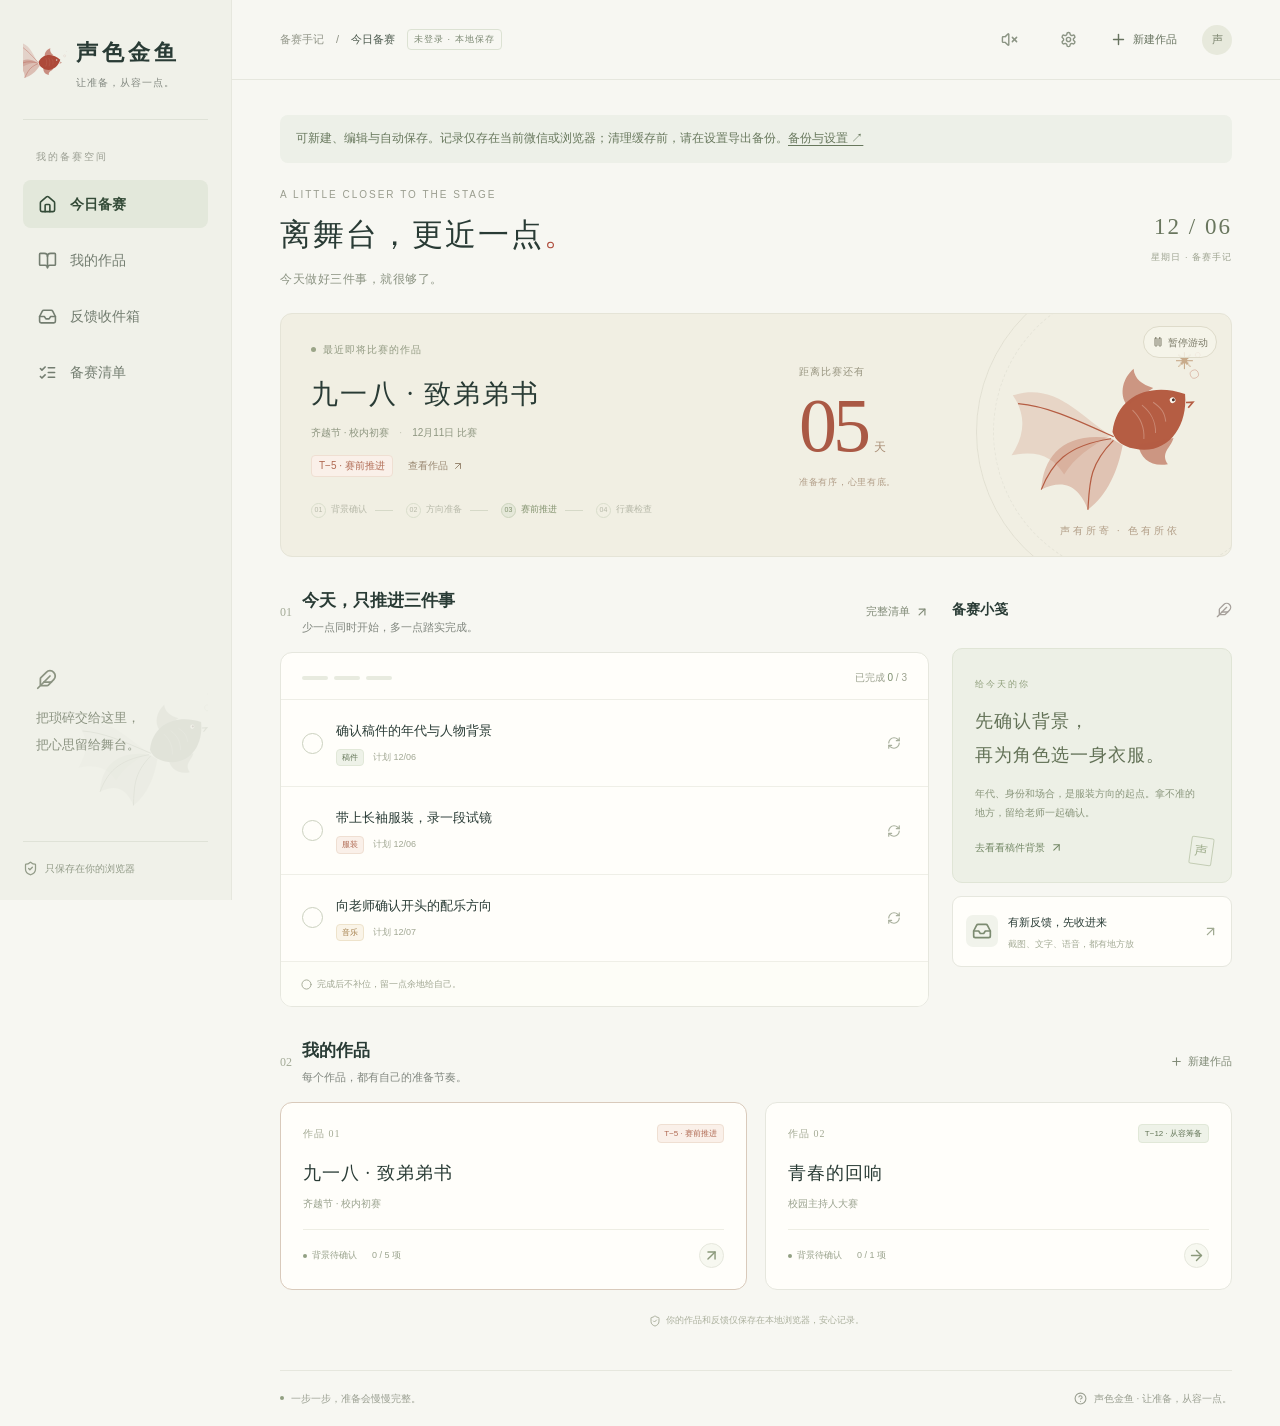
==== use-app/index.html @ 9f0bc2aa "Add the editable local preparation app with persistent browser storage" ====
<!doctype html>
<html lang="zh-CN">
  <head>
    <meta charset="utf-8" />
    <meta name="viewport" content="width=device-width,initial-scale=1,viewport-fit=cover" />
    <meta name="theme-color" content="#f7f7f2" />
    <meta
      name="description"
      content="声色金鱼：可新建、编辑并自动保存的备赛手记。无需登录，记录保存在当前微信或浏览器。"
    />
    <meta name="referrer" content="no-referrer" />
    <meta
      http-equiv="Content-Security-Policy"
      content="default-src 'self'; script-src 'self'; style-src 'self' 'unsafe-inline'; img-src 'self' data: blob:; connect-src 'none'; font-src 'self'; object-src 'none'; base-uri 'none'; form-action 'none'"
    />
    <title>声色金鱼 · 我的备赛手记</title>
    <link rel="stylesheet" href="./app.css?v=6a3d99a81586" />
    <script src="./app.js?v=6a3d99a81586" defer></script>
  </head>
  <body>
    <a class="skip-link" href="#main-content">跳到主要内容</a>
    <div id="app"><p style="padding: 32px">正在打开你的备赛手记…</p></div>
    <noscript
      ><p style="padding: 24px">
        新建和保存需要启用 JavaScript。请用微信或系统浏览器打开本页。
      </p></noscript
    >
  </body>
</html>
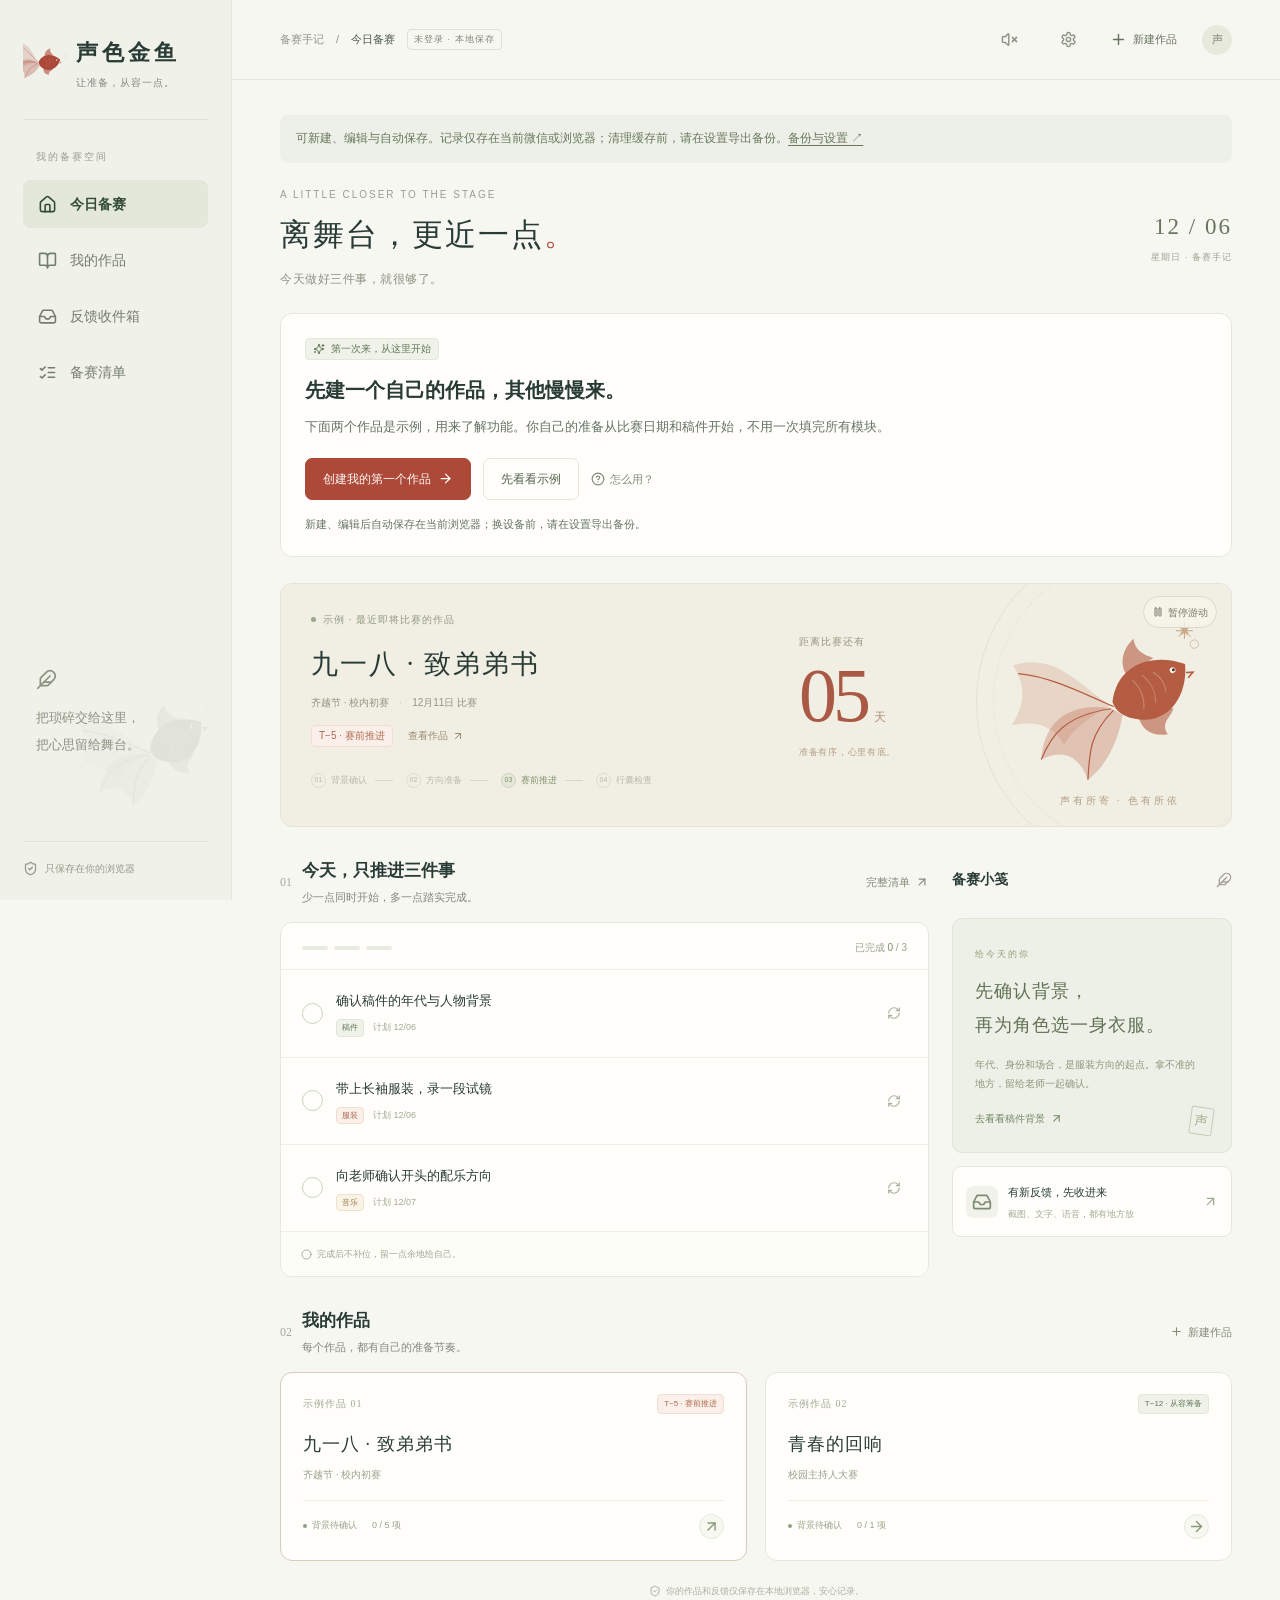
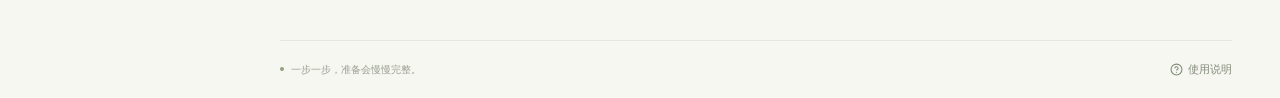
==== commit b26b90bc: "Help new users begin, edit preparation tasks and move records with text backups" ====
--- a/use-app/index.html
+++ b/use-app/index.html
@@ -14,8 +14,8 @@
       content="default-src 'self'; script-src 'self'; style-src 'self' 'unsafe-inline'; img-src 'self' data: blob:; connect-src 'none'; font-src 'self'; object-src 'none'; base-uri 'none'; form-action 'none'"
     />
     <title>声色金鱼 · 我的备赛手记</title>
-    <link rel="stylesheet" href="./app.css?v=6a3d99a81586" />
-    <script src="./app.js?v=6a3d99a81586" defer></script>
+    <link rel="stylesheet" href="./app.css?v=7b941ac8b732" />
+    <script src="./app.js?v=7b941ac8b732" defer></script>
   </head>
   <body>
     <a class="skip-link" href="#main-content">跳到主要内容</a>
